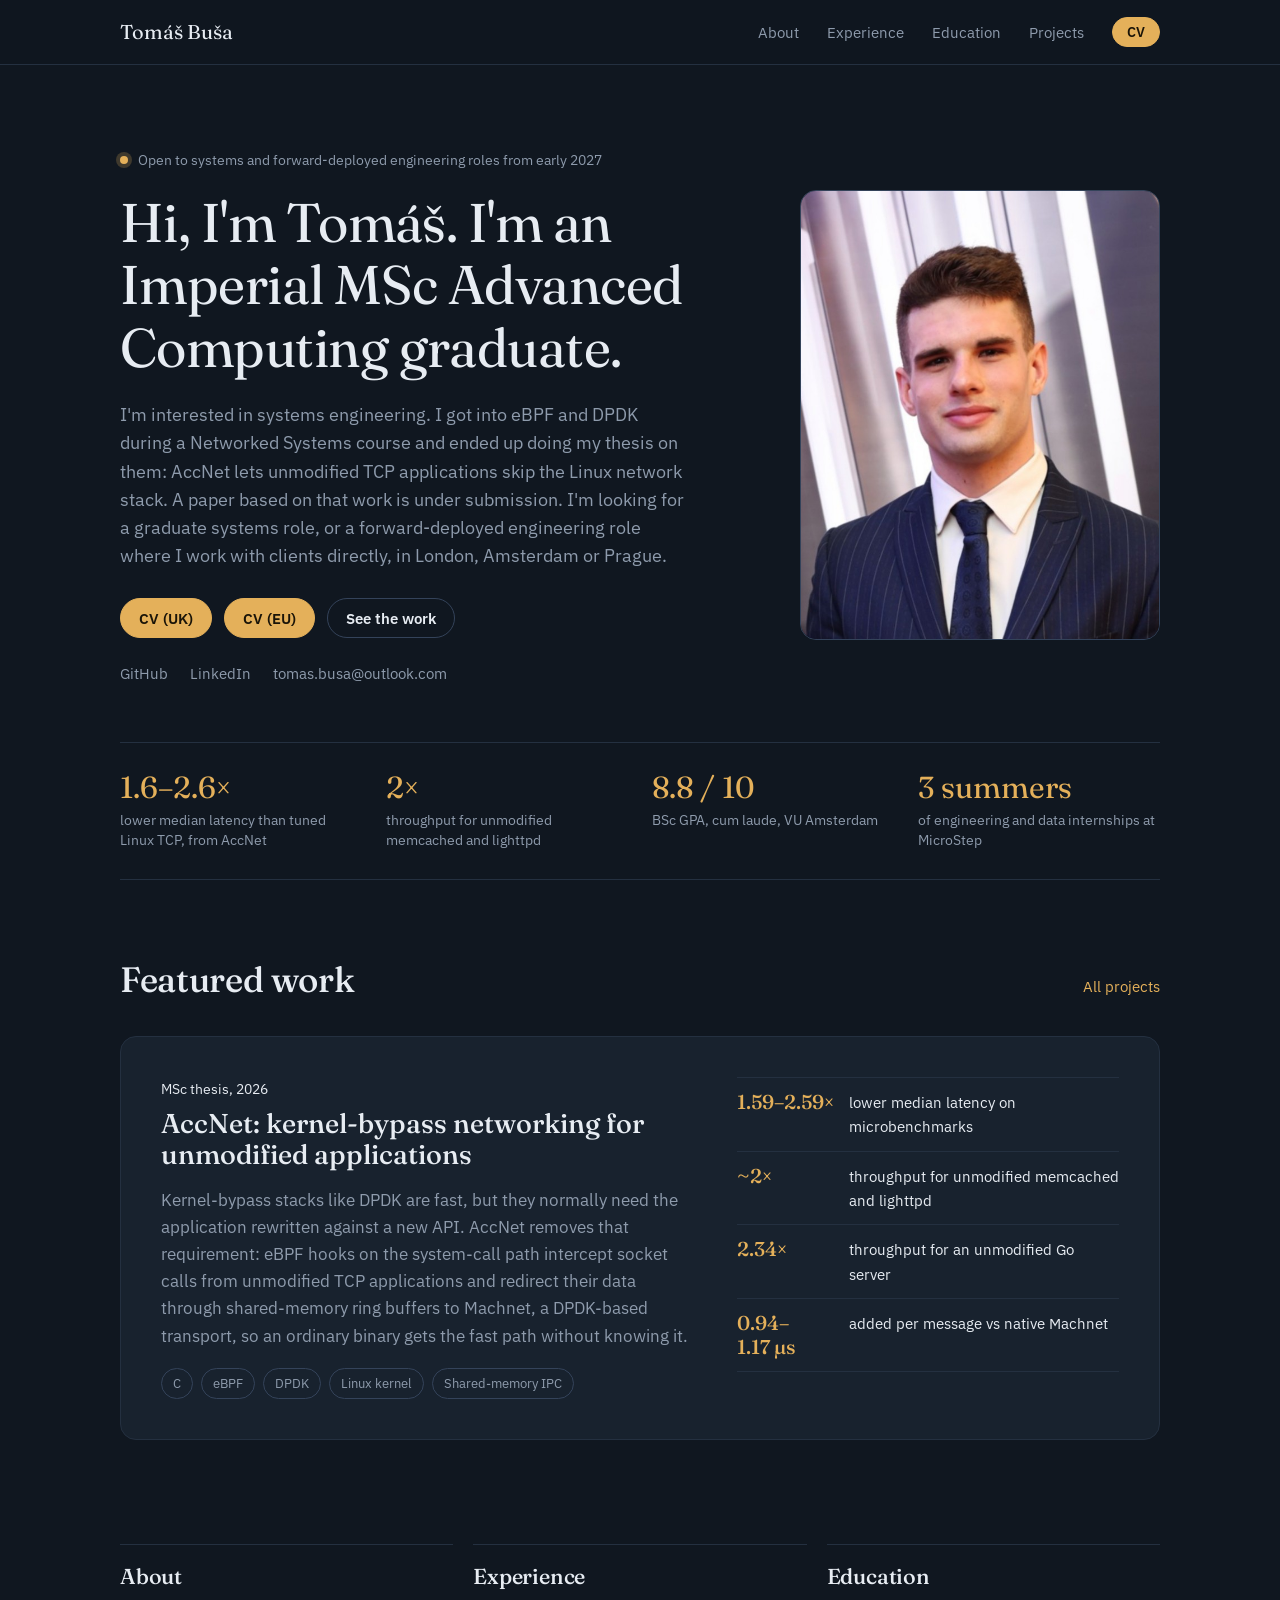
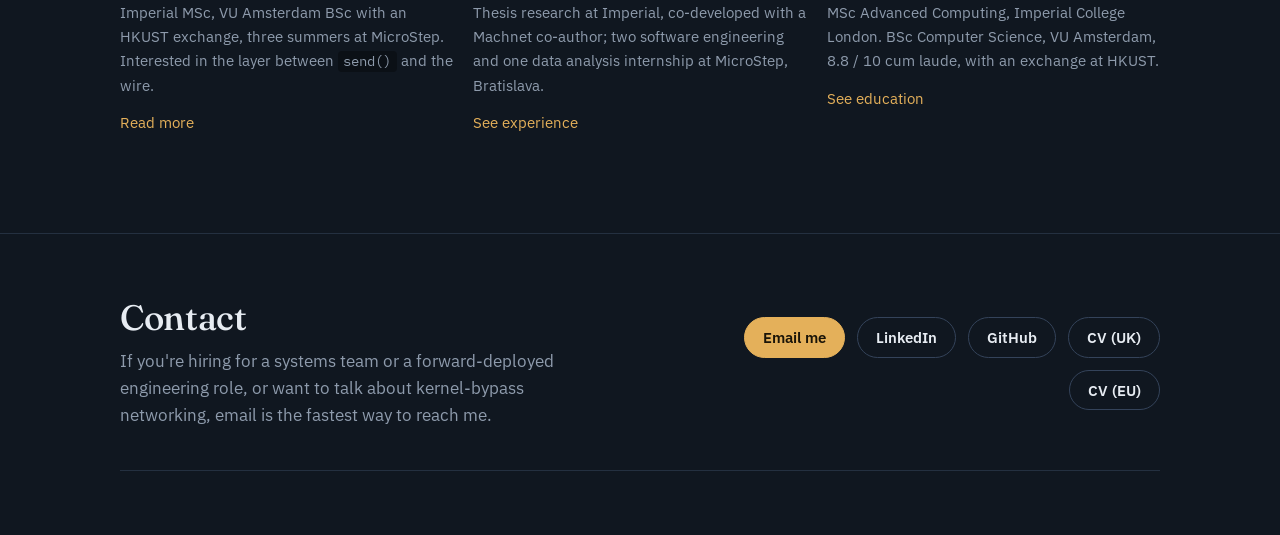
==== index.html @ 91f0607e "Initial Commit" ====
<!doctype html>
<html lang="en">
<head>
  <meta charset="utf-8">
  <meta name="viewport" content="width=device-width, initial-scale=1">
  <title>Tomáš Buša</title>
  <meta name="description" content="Tomáš Buša, MSc Advanced Computing graduate from Imperial College London, interested in systems engineering, kernel-bypass networking, eBPF and DPDK.">
  <meta property="og:title" content="Tomáš Buša">
  <meta property="og:description" content="Tomáš Buša, MSc Advanced Computing graduate from Imperial College London, interested in systems engineering, kernel-bypass networking, eBPF and DPDK.">
  <meta property="og:type" content="website">
  <meta property="og:image" content="headshot.jpg">
  <link rel="icon" href="favicon.svg" type="image/svg+xml">
  <link rel="preconnect" href="https://fonts.googleapis.com">
  <link rel="preconnect" href="https://fonts.gstatic.com" crossorigin>
  <link href="https://fonts.googleapis.com/css2?family=Fraunces:opsz,wght@9..144,400;9..144,500&family=IBM+Plex+Mono:wght@400;500&family=IBM+Plex+Sans:wght@400;500;600&display=swap" rel="stylesheet">
  <link rel="stylesheet" href="style.css">
</head>
<body>

<a class="skip" href="#main">Skip to content</a>

<header class="nav">
  <div class="wrap nav-row">
    <a class="brand" href="index.html">Tomáš Buša</a>
    <button class="nav-toggle" aria-expanded="false" aria-controls="nav-links" aria-label="Menu">
      <span></span><span></span>
    </button>
    <nav id="nav-links" class="nav-links">
      <a href="about.html">About</a>
      <a href="experience.html">Experience</a>
      <a href="education.html">Education</a>
      <a href="projects.html">Projects</a>
      <details class="cv-menu">
        <summary class="btn btn-small">CV</summary>
        <div class="cv-menu-list">
          <a href="cv-uk.pdf">UK version</a>
          <a href="cv-eu.pdf">EU version</a>
        </div>
      </details>
    </nav>
  </div>
</header>

<main id="main">

  <section class="hero wrap">
    <div class="hero-text">
      <p class="hero-status"><span class="dot"></span>Open to systems and forward-deployed engineering roles from early 2027</p>
      <h1>Hi, I'm Tomáš. I'm an Imperial MSc Advanced Computing graduate.</h1>
      <p class="lede">
        I'm interested in systems engineering. I got into eBPF and DPDK during a
        Networked Systems course and ended up doing my thesis on them: AccNet lets unmodified TCP applications skip the Linux network
        stack. A paper based on that work is under submission. I'm looking for a
        graduate systems role, or a forward-deployed engineering role where I work with
        clients directly, in London, Amsterdam or Prague.
      </p>
      <div class="hero-actions">
        <a class="btn" href="cv-uk.pdf">CV (UK)</a>
        <a class="btn" href="cv-eu.pdf">CV (EU)</a>
        <a class="btn btn-ghost" href="projects.html">See the work</a>
      </div>
      <ul class="hero-links">
        <li><a href="https://github.com/YBushi">GitHub</a></li>
        <li><a href="https://www.linkedin.com/in/tom%C3%A1%C5%A1-bu%C5%A1a-69b99b200/">LinkedIn</a></li>
        <li><a href="mailto:tomas.busa@outlook.com">tomas.busa@outlook.com</a></li>
      </ul>
    </div>
    <figure class="hero-photo">
      <img src="headshot.jpg" alt="Tomáš Buša" width="420" height="500">
    </figure>
  </section>

  <section class="glance wrap" aria-label="At a glance">
    <div class="glance-item">
      <strong>1.6–2.6×</strong>
      <span>lower median latency than tuned Linux TCP, from AccNet</span>
    </div>
    <div class="glance-item">
      <strong>2×</strong>
      <span>throughput for unmodified memcached and lighttpd</span>
    </div>
    <div class="glance-item">
      <strong>8.8 / 10</strong>
      <span>BSc GPA, cum laude, VU Amsterdam</span>
    </div>
    <div class="glance-item">
      <strong>3 summers</strong>
      <span>of engineering and data internships at MicroStep</span>
    </div>
  </section>

  <section class="section wrap">
    <div class="section-head">
      <h2>Featured work</h2>
      <a class="section-link" href="projects.html">All projects</a>
    </div>
    <article class="feature feature-teaser">
      <div class="feature-intro">
        <p class="feature-kind">MSc thesis, 2026</p>
        <h3><a href="projects.html#accnet">AccNet: kernel-bypass networking for unmodified applications</a></h3>
        <p>
          Kernel-bypass stacks like DPDK are fast, but they normally need the application
          rewritten against a new API. AccNet removes that requirement: eBPF hooks on the
          system-call path intercept socket calls from unmodified TCP applications and
          redirect their data through shared-memory ring buffers to Machnet, a DPDK-based
          transport, so an ordinary binary gets the fast path without knowing it.
        </p>
        <ul class="chips" aria-label="Technologies">
          <li>C</li><li>eBPF</li><li>DPDK</li><li>Linux kernel</li><li>Shared-memory IPC</li>
        </ul>
      </div>
      <ul class="results results-compact">
        <li><strong>1.59–2.59×</strong> lower median latency on microbenchmarks</li>
        <li><strong>~2×</strong> throughput for unmodified memcached and lighttpd</li>
        <li><strong>2.34×</strong> throughput for an unmodified Go server</li>
        <li><strong>0.94–1.17&nbsp;µs</strong> added per message vs native Machnet</li>
      </ul>
    </article>
  </section>

  <section class="section wrap home-grid">
    <div class="home-card">
      <h2>About</h2>
      <p>Imperial MSc, VU Amsterdam BSc with an HKUST exchange, three summers at MicroStep. Interested in the layer between <code>send()</code> and the wire.</p>
      <a class="section-link" href="about.html">Read more</a>
    </div>
    <div class="home-card">
      <h2>Experience</h2>
      <p>Thesis research at Imperial, co-developed with a Machnet co-author; two software engineering and one data analysis internship at MicroStep, Bratislava.</p>
      <a class="section-link" href="experience.html">See experience</a>
    </div>
    <div class="home-card">
      <h2>Education</h2>
      <p>MSc Advanced Computing, Imperial College London. BSc Computer Science, VU Amsterdam, 8.8 / 10 cum laude, with an exchange at HKUST.</p>
      <a class="section-link" href="education.html">See education</a>
    </div>
  </section>

</main>

<footer class="footer">
  <div class="wrap">
    <div class="footer-contact">
      <div>
        <h2>Contact</h2>
        <p>If you're hiring for a systems team or a forward-deployed engineering role, or want to talk about kernel-bypass networking, email is the fastest way to reach me.</p>
      </div>
      <div class="contact-actions">
        <a class="btn" href="mailto:tomas.busa@outlook.com">Email me</a>
        <a class="btn btn-ghost" href="https://www.linkedin.com/in/tom%C3%A1%C5%A1-bu%C5%A1a-69b99b200/">LinkedIn</a>
        <a class="btn btn-ghost" href="https://github.com/YBushi">GitHub</a>
        <a class="btn btn-ghost" href="cv-uk.pdf">CV (UK)</a>
        <a class="btn btn-ghost" href="cv-eu.pdf">CV (EU)</a>
      </div>
    </div>
  </div>
</footer>

<script src="script.js"></script>
</body>
</html>
---- style.css ----
/* ---------- tokens ---------- */
:root {
  --bg: #101720;
  --bg-raised: #18222E;
  --bg-sunken: #0B1016;
  --line: #243040;
  --line-strong: #34435A;
  --text: #E7ECF2;
  --text-muted: #8E9BAC;
  --accent: #E4B05A;
  --accent-ink: #1A1408;
  --slow: #5F9EA0;
  --todo: #C46D5E;

  --font-display: "Fraunces", Georgia, serif;
  --font-body: "IBM Plex Sans", system-ui, sans-serif;
  --font-mono: "IBM Plex Mono", ui-monospace, monospace;

  --wrap: 1040px;
  --gutter: 24px;
  --radius: 10px;
  --radius-lg: 16px;
}

/* ---------- base ---------- */
*, *::before, *::after { box-sizing: border-box; }
[hidden] { display: none !important; }

html { scroll-behavior: smooth; scroll-padding-top: 80px; }
@media (prefers-reduced-motion: reduce) { html { scroll-behavior: auto; } }

body {
  margin: 0;
  background: var(--bg);
  color: var(--text);
  font-family: var(--font-body);
  font-size: 17px;
  line-height: 1.6;
  -webkit-font-smoothing: antialiased;
}

h1, h2, h3, h4 { margin: 0; font-weight: 500; line-height: 1.15; }
h1, h2 { font-family: var(--font-display); letter-spacing: -0.01em; }
h1 { font-size: clamp(2.2rem, 5vw, 3.4rem); font-weight: 400; }
h2 { font-size: clamp(1.7rem, 3vw, 2.2rem); }
h3 { font-size: 1.2rem; font-weight: 600; }
h4 { font-size: 1rem; font-weight: 600; }

p { margin: 0 0 1em; }
p:last-child { margin-bottom: 0; }
ul { margin: 0; padding-left: 1.2em; }

a { color: var(--accent); text-decoration: none; text-underline-offset: 3px; }
a:hover { text-decoration: underline; }
a:focus-visible, button:focus-visible {
  outline: 2px solid var(--accent);
  outline-offset: 3px;
  border-radius: 4px;
}

code {
  font-family: var(--font-mono);
  font-size: 0.9em;
  background: var(--bg-sunken);
  padding: 0.1em 0.4em;
  border-radius: 4px;
}

em { font-style: italic; }

.wrap {
  width: min(100% - 2 * var(--gutter), var(--wrap));
  margin-inline: auto;
}

.skip {
  position: absolute; left: -999px; top: 8px;
  background: var(--accent); color: var(--accent-ink);
  padding: 8px 12px; border-radius: 6px; z-index: 100;
}
.skip:focus { left: 8px; }

/* placeholder content that needs replacing before launch */
.todo { color: var(--todo); }
.todo::before { content: "▲ "; }

/* ---------- buttons ---------- */
.btn {
  display: inline-block;
  padding: 10px 18px;
  border-radius: 999px;
  background: var(--accent);
  color: var(--accent-ink);
  font-weight: 600;
  font-size: 0.95rem;
  line-height: 1.2;
  border: 1px solid var(--accent);
}
.btn:hover { text-decoration: none; filter: brightness(1.08); }
.btn-ghost {
  background: transparent;
  color: var(--text);
  border-color: var(--line-strong);
}
.btn-ghost:hover { border-color: var(--accent); color: var(--accent); }
.btn-small { padding: 6px 14px; font-size: 0.85rem; }

/* ---------- nav ---------- */
.nav {
  position: sticky; top: 0; z-index: 50;
  background: color-mix(in srgb, var(--bg) 85%, transparent);
  backdrop-filter: blur(10px);
  border-bottom: 1px solid var(--line);
}
.nav-row {
  display: flex; align-items: center; justify-content: space-between;
  height: 64px;
}
.brand { font-family: var(--font-display); font-size: 1.25rem; color: var(--text); }
.brand:hover { text-decoration: none; color: var(--accent); }

.nav-links { display: flex; align-items: center; gap: 28px; }
.nav-links a { color: var(--text-muted); font-size: 0.95rem; }
.nav-links a:hover, .nav-links a[aria-current] { color: var(--text); text-decoration: none; }
.nav-links a[aria-current] { box-shadow: 0 1px 0 var(--accent); }
.nav-links a.btn { color: var(--accent-ink); }

.nav-toggle {
  display: none;
  width: 40px; height: 40px;
  background: none; border: 0; cursor: pointer;
  flex-direction: column; justify-content: center; gap: 6px; align-items: center;
}
.nav-toggle span { display: block; width: 22px; height: 2px; background: var(--text); transition: transform .2s; }
.nav-toggle[aria-expanded="true"] span:first-child { transform: translateY(4px) rotate(45deg); }
.nav-toggle[aria-expanded="true"] span:last-child { transform: translateY(-4px) rotate(-45deg); }

@media (max-width: 760px) {
  .nav-toggle { display: flex; }
  .nav-links {
    display: none;
    position: absolute; left: 0; right: 0; top: 64px;
    flex-direction: column; align-items: flex-start; gap: 4px;
    padding: 12px var(--gutter) 20px;
    background: var(--bg);
    border-bottom: 1px solid var(--line);
  }
  .nav-links.open { display: flex; }
  .nav-links a { padding: 8px 0; font-size: 1.05rem; }
  .nav-links a.btn { margin-top: 8px; }
}

/* ---------- hero ---------- */
.hero {
  display: grid;
  grid-template-columns: 1.4fr 1fr;
  gap: 48px;
  align-items: center;
  padding: 80px 0 56px;
}
.hero-status {
  display: inline-flex; align-items: center; gap: 10px;
  font-size: 0.9rem; color: var(--text-muted);
  margin-bottom: 20px;
}
.dot {
  width: 8px; height: 8px; border-radius: 50%;
  background: var(--accent);
  box-shadow: 0 0 0 4px color-mix(in srgb, var(--accent) 22%, transparent);
}
.hero h1 { max-width: 18ch; margin-bottom: 22px; }
.lede { font-size: 1.1rem; color: var(--text-muted); max-width: 52ch; margin-bottom: 28px; }
.lede em { color: var(--text); font-style: italic; }

.hero-actions { display: flex; flex-wrap: wrap; gap: 12px; margin-bottom: 24px; }
.hero-links {
  list-style: none; padding: 0;
  display: flex; flex-wrap: wrap; gap: 8px 22px;
  font-size: 0.92rem;
}
.hero-links a { color: var(--text-muted); }
.hero-links a:hover { color: var(--accent); }

.hero-photo { margin: 0; justify-self: end; position: relative; width: min(100%, 360px); }
.hero-photo img {
  display: block;
  width: 100%;
  height: auto;
  aspect-ratio: 4 / 5;
  object-fit: cover;
  border-radius: var(--radius-lg);
  border: 1px solid var(--line-strong);
  background: var(--bg-raised);
}

@media (max-width: 860px) {
  .hero { grid-template-columns: 1fr; gap: 36px; padding-top: 48px; }
  .hero-photo { justify-self: start; width: min(100%, 300px); }
}

/* ---------- at a glance ---------- */
.glance {
  display: grid;
  grid-template-columns: repeat(4, 1fr);
  border-top: 1px solid var(--line);
  border-bottom: 1px solid var(--line);
  padding: 28px 0;
  gap: 24px;
}
.glance-item strong {
  display: block;
  font-family: var(--font-display);
  font-weight: 400;
  font-size: 1.9rem;
  color: var(--accent);
  line-height: 1.1;
  margin-bottom: 6px;
}
.glance-item span { font-size: 0.9rem; color: var(--text-muted); line-height: 1.4; display: block; }
@media (max-width: 860px) { .glance { grid-template-columns: repeat(2, 1fr); } }
@media (max-width: 480px) { .glance { grid-template-columns: 1fr; } }

/* ---------- sections ---------- */
.section { padding: 80px 0 0; }
.section-head {
  display: flex; align-items: baseline; justify-content: space-between; gap: 24px;
  flex-wrap: wrap;
  margin-bottom: 36px;
}

/* ---------- about ---------- */
.about-grid {
  display: grid;
  grid-template-columns: 1.6fr 1fr;
  gap: 56px;
}
.about-text p { max-width: 62ch; }
.facts { margin: 0; align-self: start; border-top: 1px solid var(--line); }
.facts > div {
  display: grid; grid-template-columns: 110px 1fr; gap: 12px;
  padding: 12px 0;
  border-bottom: 1px solid var(--line);
  font-size: 0.95rem;
}
.facts dt { color: var(--text-muted); }
.facts dd { margin: 0; }
@media (max-width: 860px) { .about-grid { grid-template-columns: 1fr; gap: 36px; } }

/* ---------- timeline ---------- */
.timeline { display: flex; flex-direction: column; }
.entry {
  display: grid;
  grid-template-columns: 150px 1fr;
  gap: 24px;
  padding: 28px 0;
  border-top: 1px solid var(--line);
}
.entry:last-child { border-bottom: 1px solid var(--line); }
.entry-when { color: var(--text-muted); font-size: 0.95rem; padding-top: 5px; }
.entry-body h2 { font-family: var(--font-body); font-size: 1.2rem; font-weight: 600; }
.entry-org { color: var(--text-muted); margin: 4px 0 12px; font-size: 0.95rem; }
.entry-body ul { padding-left: 1.1em; }
.entry-body li { margin-bottom: 6px; max-width: 68ch; }
.entry-body li::marker { color: var(--line-strong); }
@media (max-width: 640px) { .entry { grid-template-columns: 1fr; gap: 6px; } }

/* ---------- feature card (AccNet) ---------- */
.feature {
  background: var(--bg-raised);
  border: 1px solid var(--line);
  border-radius: var(--radius-lg);
  padding: 40px;
  display: grid;
  grid-template-columns: 1fr 1fr;
  grid-template-areas:
    "intro   intro"
    "diagram diagram"
    "results results";
  gap: 32px 40px;
  margin-bottom: 24px;
}
.feature-intro { grid-area: intro; max-width: 72ch; }
.feature-kind, .card-kind { color: var(--accent); font-size: 0.9rem; margin-bottom: 8px; }
.feature h2, .feature h3 { font-family: var(--font-display); font-weight: 500; font-size: 1.7rem; margin-bottom: 16px; }
.feature h3 a { color: var(--text); }
.feature h3 a:hover { color: var(--accent); text-decoration: none; }
.feature-intro p { color: var(--text-muted); }
.feature-intro p:first-of-type { color: var(--text); }

.diagram { grid-area: diagram; margin: 0; overflow-x: auto; }
.diagram svg { width: 100%; min-width: 600px; height: auto; display: block; }
.diagram figcaption { font-size: 0.88rem; color: var(--text-muted); margin-top: 10px; }

.d-region { fill: var(--text-muted); font-size: 12px; font-family: var(--font-body); }
.d-boundary { stroke: var(--line-strong); stroke-width: 1; stroke-dasharray: 6 5; }
.d-box { fill: var(--bg); stroke: var(--line-strong); stroke-width: 1; }
.d-box-accent { stroke: var(--accent); }
.d-box-dim { stroke: var(--slow); stroke-dasharray: 4 4; }
.d-label { fill: var(--text); font-size: 14px; font-family: var(--font-body); font-weight: 500; }
.d-sub { fill: var(--text-muted); font-size: 12px; font-family: var(--font-body); }
.d-dim { fill: var(--slow); }
.d-code { fill: var(--accent); font-size: 12px; font-family: var(--font-mono); }
.d-flow { stroke: var(--accent); stroke-width: 1.6; fill: none; }
.d-flow-dim { stroke: var(--slow); stroke-width: 1.2; stroke-dasharray: 4 4; }

.feature-results { grid-area: results; display: grid; grid-template-columns: 1.3fr 1fr; gap: 32px; align-items: start; }
.feature-results h3 { grid-column: 1 / -1; margin-bottom: -12px; color: var(--text-muted); font-weight: 500; font-family: var(--font-body); font-size: 1rem; }
.results { list-style: none; padding: 0; }
.results li {
  padding: 12px 0;
  border-top: 1px solid var(--line);
  display: grid; grid-template-columns: 120px 1fr; gap: 12px;
  font-size: 0.95rem;
}
.results li:last-child { border-bottom: 1px solid var(--line); }
.results strong { font-family: var(--font-display); font-weight: 500; font-size: 1.25rem; color: var(--accent); line-height: 1.2; }

.chips { list-style: none; padding: 0; display: flex; flex-wrap: wrap; gap: 8px; }
.chips li {
  font-size: 0.82rem;
  padding: 4px 11px;
  border-radius: 999px;
  border: 1px solid var(--line-strong);
  color: var(--text-muted);
}
.feature-note { font-size: 0.9rem; color: var(--text-muted); margin-top: 16px; }

@media (max-width: 760px) {
  .feature { padding: 24px; }
  .feature-results { grid-template-columns: 1fr; }
  .results li { grid-template-columns: 100px 1fr; }
}

/* ---------- smaller cards ---------- */
.cards { display: grid; grid-template-columns: repeat(3, 1fr); gap: 20px; }
.card {
  background: var(--bg-raised);
  border: 1px solid var(--line);
  border-radius: var(--radius-lg);
  padding: 28px;
  display: flex; flex-direction: column; gap: 12px;
}
.card h2 { font-size: 1.1rem; font-family: var(--font-body); font-weight: 600; }
.card p { color: var(--text-muted); font-size: 0.95rem; }
.card .chips { margin-top: auto; padding-top: 6px; }
.card-link { font-size: 0.9rem; }
@media (max-width: 860px) { .cards { grid-template-columns: 1fr; } }

/* ---------- stack ---------- */
.stack-grid { display: grid; grid-template-columns: repeat(3, 1fr); gap: 32px; }
.stack-grid h3 { font-size: 1rem; margin-bottom: 12px; padding-bottom: 10px; border-bottom: 1px solid var(--line); }
.stack-grid ul { list-style: none; padding: 0; }
.stack-grid li { padding: 5px 0; color: var(--text-muted); font-size: 0.95rem; }
@media (max-width: 760px) { .stack-grid { grid-template-columns: 1fr; gap: 24px; } }

/* ---------- footer with contact ---------- */
.footer { border-top: 1px solid var(--line); margin-top: 96px; padding: 64px 0 40px; }
.footer-contact {
  display: grid; grid-template-columns: 1.2fr 1fr; gap: 32px 48px; align-items: center;
  padding-bottom: 40px; margin-bottom: 24px; border-bottom: 1px solid var(--line);
}
.footer-contact h2 { margin-bottom: 10px; }
.footer-contact p { color: var(--text-muted); max-width: 48ch; }
.contact-actions { display: flex; flex-wrap: wrap; gap: 12px; justify-content: flex-end; }
.footer-line { font-size: 0.85rem; color: var(--text-muted); }
@media (max-width: 760px) {
  .footer { margin-top: 64px; padding-top: 48px; }
  .footer-contact { grid-template-columns: 1fr; }
  .contact-actions { justify-content: flex-start; }
}

/* ---------- inner page head ---------- */
.page-head { padding: 64px 0 40px; }
.page-head h1 { margin-bottom: 14px; max-width: 20ch; }
.page-head .lede { margin-bottom: 0; }
.section-tight { padding: 0; }
@media (max-width: 760px) { .page-head { padding: 40px 0 28px; } }

/* ---------- home extras ---------- */
.section-link { font-size: 0.95rem; }
.feature-teaser {
  grid-template-columns: 1.4fr 1fr;
  grid-template-areas: "intro results";
  align-items: start;
}
.feature-teaser .feature-intro { grid-area: intro; }
.feature-teaser .chips { margin-top: 18px; }
.results-compact { grid-area: results; margin: 0; }
.results-compact li { grid-template-columns: 100px 1fr; }
@media (max-width: 860px) {
  .feature-teaser { grid-template-columns: 1fr; grid-template-areas: "intro" "results"; }
}
.home-grid { display: grid; grid-template-columns: repeat(3, 1fr); gap: 20px; }
.home-card {
  border-top: 1px solid var(--line);
  padding-top: 20px;
}
.home-card h2 { font-size: 1.35rem; margin-bottom: 10px; }
.home-card p { color: var(--text-muted); font-size: 0.95rem; margin-bottom: 12px; }
@media (max-width: 760px) { .home-grid { grid-template-columns: 1fr; } }

/* ---------- about page ---------- */
.about-side { align-self: start; }
.about-photo {
  display: block; width: 100%; max-width: 320px; height: auto;
  aspect-ratio: 4 / 5; object-fit: cover;
  border-radius: var(--radius-lg); border: 1px solid var(--line-strong);
  margin-bottom: 24px;
}
.about-text .todo { max-width: 62ch; }

/* ---------- nav CV dropdown ---------- */
.cv-menu { position: relative; }
.cv-menu summary { list-style: none; cursor: pointer; display: inline-block; }
.cv-menu summary::-webkit-details-marker { display: none; }
.cv-menu-list {
  position: absolute; right: 0; top: calc(100% + 8px);
  min-width: 150px;
  background: var(--bg-raised);
  border: 1px solid var(--line-strong);
  border-radius: var(--radius);
  padding: 6px;
  display: flex; flex-direction: column;
  box-shadow: 0 8px 24px rgba(0, 0, 0, 0.35);
}
.cv-menu-list a {
  padding: 8px 12px; border-radius: 6px;
  color: var(--text); font-size: 0.92rem;
}
.cv-menu-list a:hover { background: var(--bg); color: var(--accent); text-decoration: none; }
@media (max-width: 760px) {
  .cv-menu { margin-top: 8px; }
  .cv-menu-list { position: static; margin-top: 8px; box-shadow: none; }
  .nav-links .cv-menu-list a { padding: 8px 12px; font-size: 0.95rem; }
}
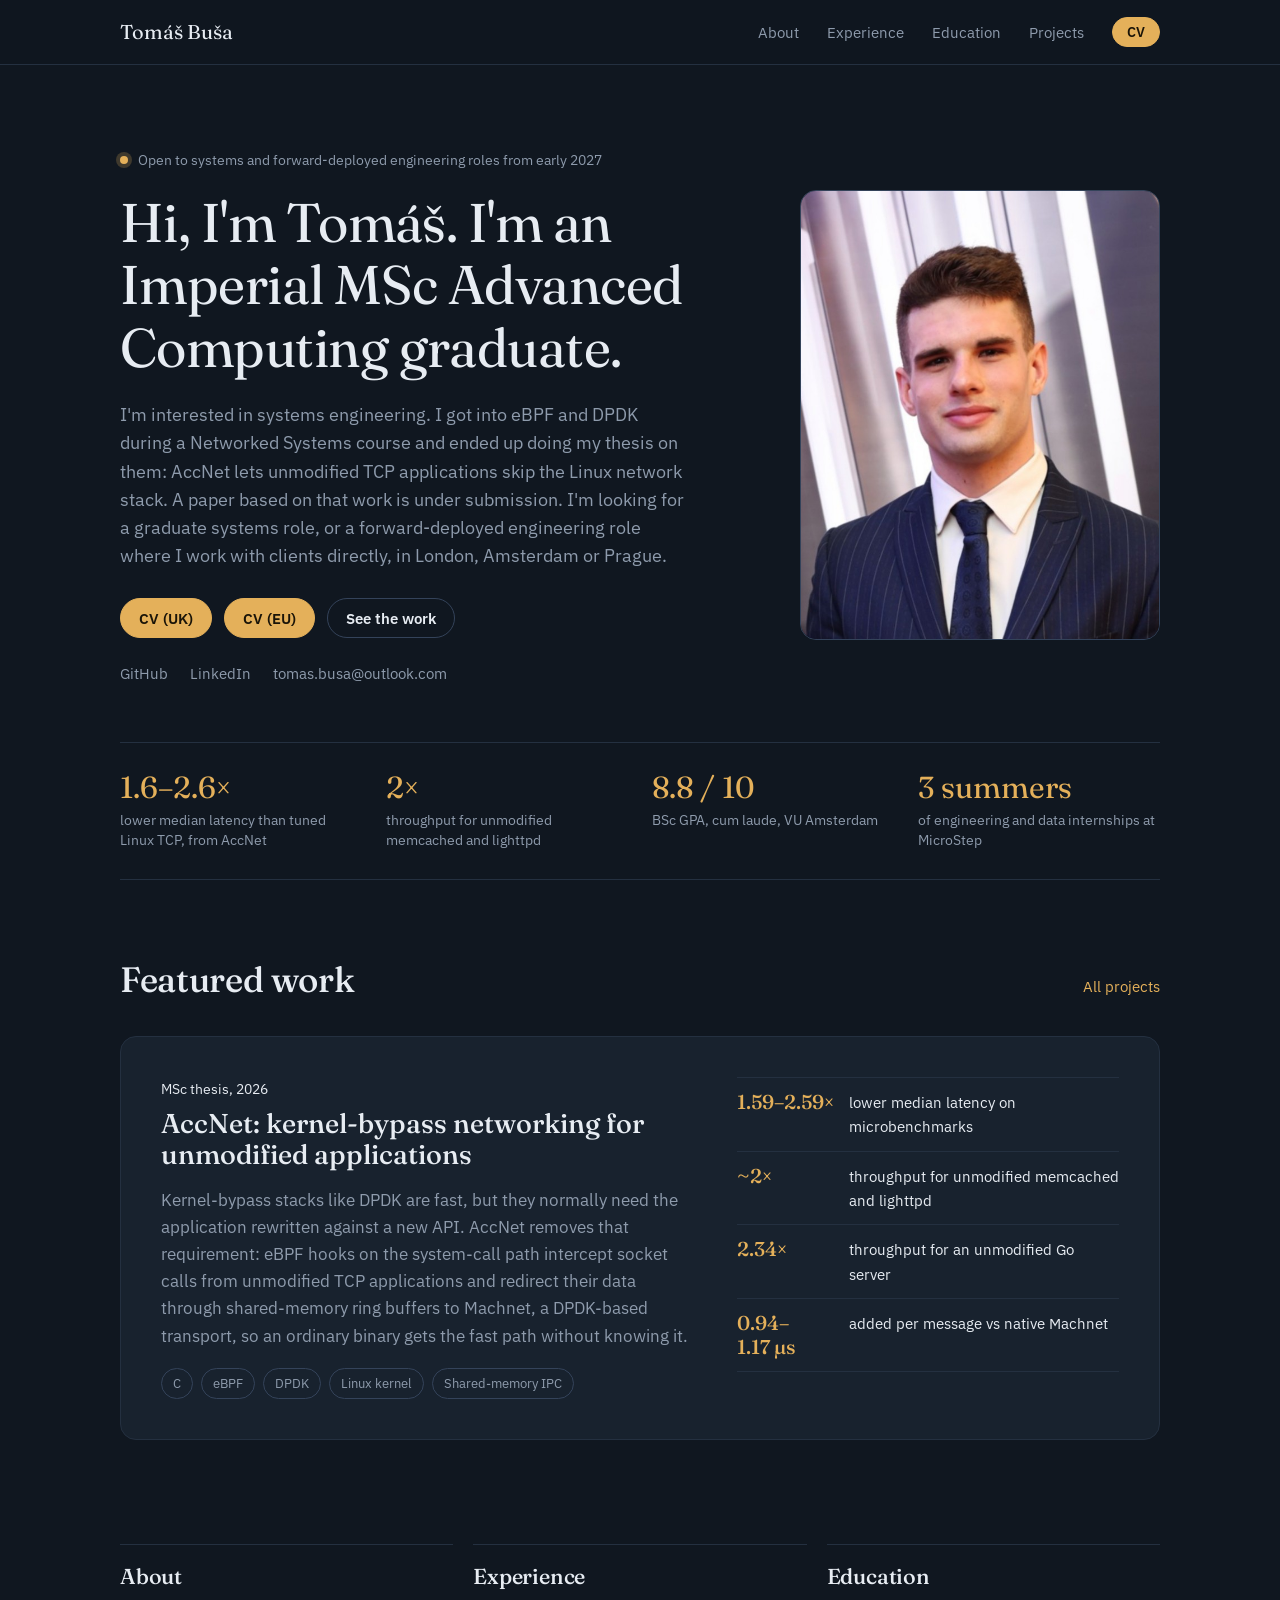
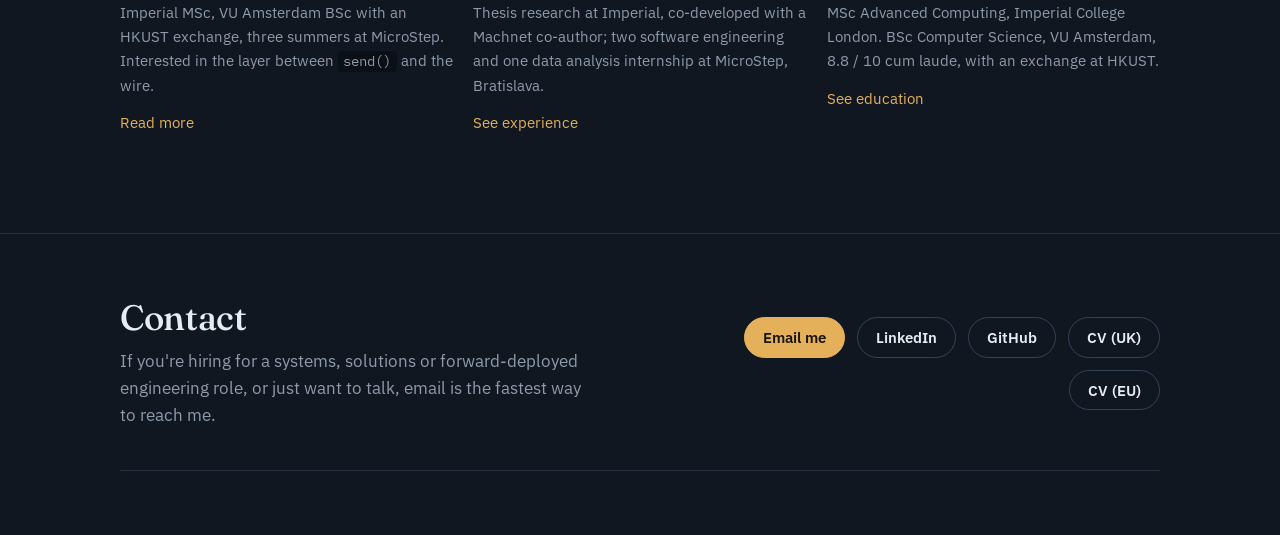
==== commit db59c8cf: "Update contact form and about page" ====
--- a/index.html
+++ b/index.html
@@ -143,7 +143,7 @@
     <div class="footer-contact">
       <div>
         <h2>Contact</h2>
-        <p>If you're hiring for a systems team or a forward-deployed engineering role, or want to talk about kernel-bypass networking, email is the fastest way to reach me.</p>
+        <p>If you're hiring for a systems, solutions or forward-deployed engineering role, or just want to talk, email is the fastest way to reach me.</p>
       </div>
       <div class="contact-actions">
         <a class="btn" href="mailto:tomas.busa@outlook.com">Email me</a>
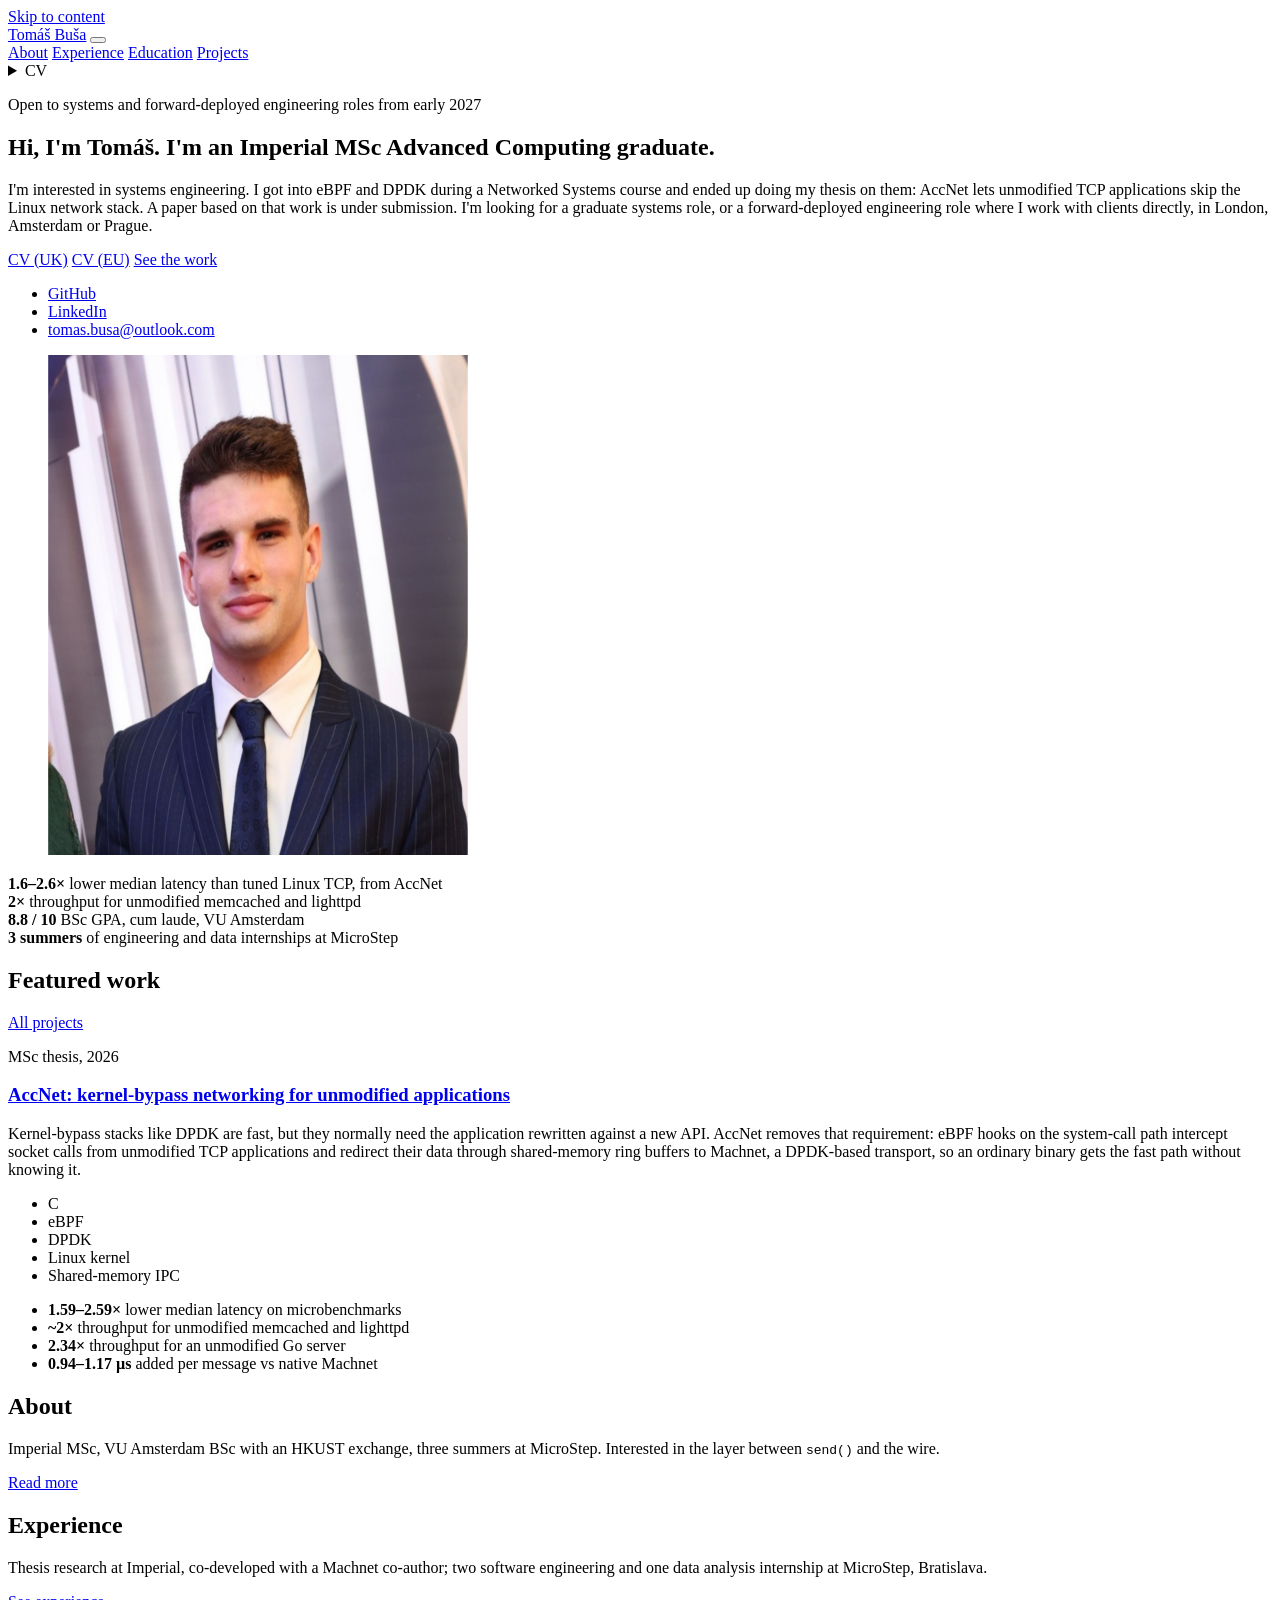
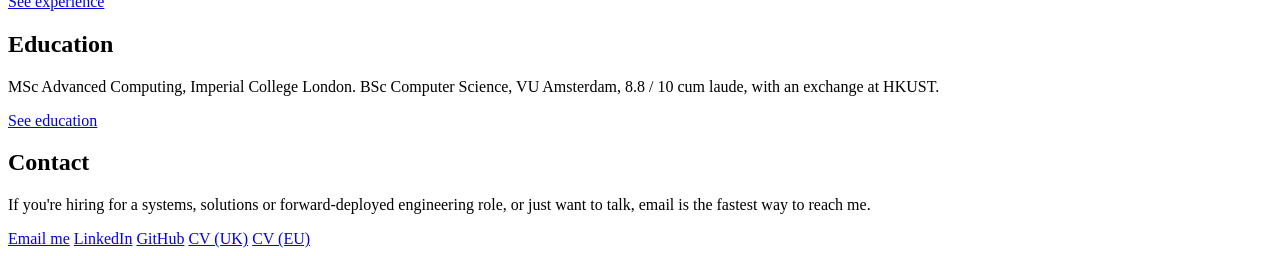
==== commit eabc26da: "Change the head in all pages" ====
--- a/index.html
+++ b/index.html
@@ -1,19 +1,34 @@
 <!doctype html>
 <html lang="en">
 <head>
-  <meta charset="utf-8">
-  <meta name="viewport" content="width=device-width, initial-scale=1">
-  <title>Tomáš Buša</title>
-  <meta name="description" content="Tomáš Buša, MSc Advanced Computing graduate from Imperial College London, interested in systems engineering, kernel-bypass networking, eBPF and DPDK.">
-  <meta property="og:title" content="Tomáš Buša">
-  <meta property="og:description" content="Tomáš Buša, MSc Advanced Computing graduate from Imperial College London, interested in systems engineering, kernel-bypass networking, eBPF and DPDK.">
-  <meta property="og:type" content="website">
-  <meta property="og:image" content="headshot.jpg">
-  <link rel="icon" href="favicon.svg" type="image/svg+xml">
-  <link rel="preconnect" href="https://fonts.googleapis.com">
-  <link rel="preconnect" href="https://fonts.gstatic.com" crossorigin>
-  <link href="https://fonts.googleapis.com/css2?family=Fraunces:opsz,wght@9..144,400;9..144,500&family=IBM+Plex+Mono:wght@400;500&family=IBM+Plex+Sans:wght@400;500;600&display=swap" rel="stylesheet">
-  <link rel="stylesheet" href="style.css">
+<title>Tomáš Buša</title>
+<meta name="description" content="Tomáš Buša, MSc Advanced Computing graduate from Imperial College London, interested in systems engineering, kernel-bypass networking, eBPF and DPDK.">
+<meta property="og:title" content="Tomáš Buša">
+<meta property="og:description" content="Tomáš Buša, MSc Advanced Computing graduate from Imperial College London, interested in systems engineering, kernel-bypass networking, eBPF and DPDK.">
+<meta property="og:type" content="website">
+<meta property="og:image" content="https://tomasbusa.com/headshot.jpg">
+<meta property="og:url" content="https://tomasbusa.com/">
+<meta name="twitter:card" content="summary">
+<link rel="canonical" href="https://tomasbusa.com/">
+<link rel="icon" href="favicon.svg" type="image/svg+xml">
+<script type="application/ld+json">
+{
+  "@context": "https://schema.org",
+  "@type": "Person",
+  "name": "Tomáš Buša",
+  "url": "https://tomasbusa.com",
+  "image": "https://tomasbusa.com/headshot.jpg",
+  "jobTitle": "Systems Engineer",
+  "alumniOf": [
+    { "@type": "CollegeOrUniversity", "name": "Imperial College London" },
+    { "@type": "CollegeOrUniversity", "name": "Vrije Universiteit Amsterdam" }
+  ],
+  "sameAs": [
+    "https://github.com/YBushi",
+    "https://www.linkedin.com/in/tom%C3%A1%C5%A1-bu%C5%A1a-69b99b200/"
+  ]
+}
+</script>
 </head>
 <body>
 
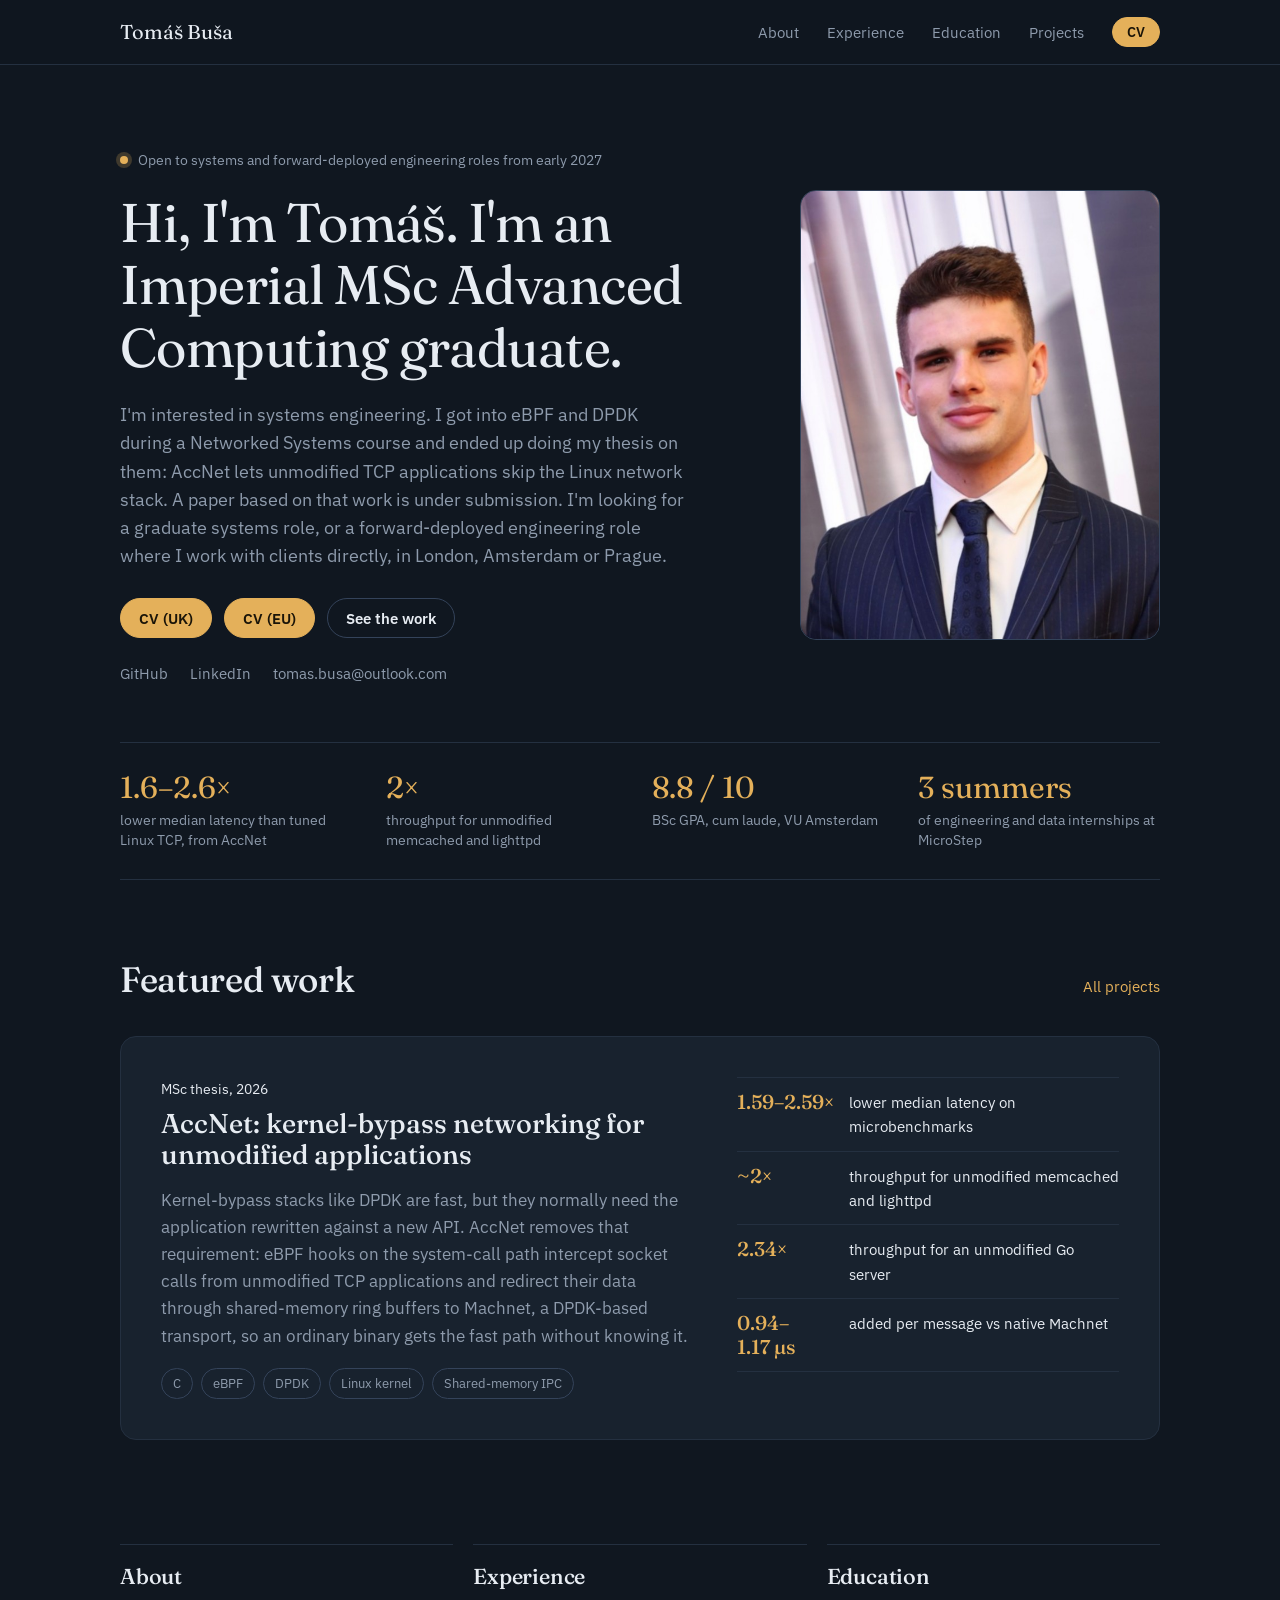
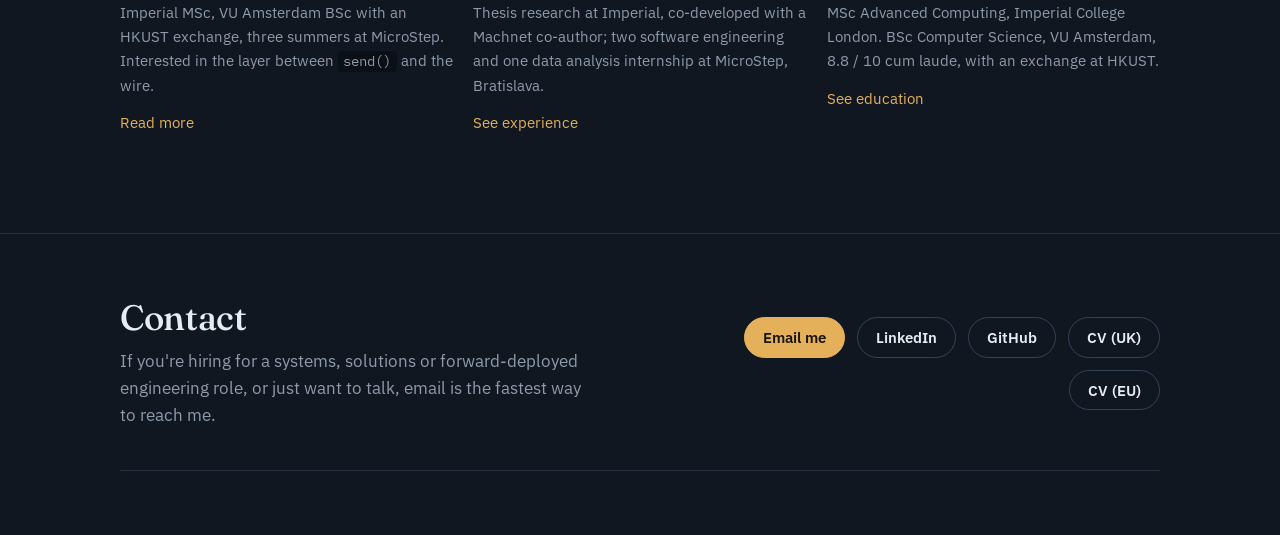
==== commit 607c62e2: "Restore stylesheet, fonts and viewport in page heads" ====
--- a/index.html
+++ b/index.html
@@ -1,6 +1,8 @@
 <!doctype html>
 <html lang="en">
 <head>
+  <meta charset="utf-8">
+  <meta name="viewport" content="width=device-width, initial-scale=1">
 <title>Tomáš Buša</title>
 <meta name="description" content="Tomáš Buša, MSc Advanced Computing graduate from Imperial College London, interested in systems engineering, kernel-bypass networking, eBPF and DPDK.">
 <meta property="og:title" content="Tomáš Buša">
@@ -29,6 +31,10 @@
   ]
 }
 </script>
+  <link rel="preconnect" href="https://fonts.googleapis.com">
+  <link rel="preconnect" href="https://fonts.gstatic.com" crossorigin>
+  <link href="https://fonts.googleapis.com/css2?family=Fraunces:opsz,wght@9..144,400;9..144,500&family=IBM+Plex+Mono:wght@400;500&family=IBM+Plex+Sans:wght@400;500;600&display=swap" rel="stylesheet">
+  <link rel="stylesheet" href="style.css">
 </head>
 <body>
 
--- a/style.css
+++ b/style.css
@@ -0,0 +1,435 @@
+/* ---------- tokens ---------- */
+:root {
+  --bg: #101720;
+  --bg-raised: #18222E;
+  --bg-sunken: #0B1016;
+  --line: #243040;
+  --line-strong: #34435A;
+  --text: #E7ECF2;
+  --text-muted: #8E9BAC;
+  --accent: #E4B05A;
+  --accent-ink: #1A1408;
+  --slow: #5F9EA0;
+  --todo: #C46D5E;
+
+  --font-display: "Fraunces", Georgia, serif;
+  --font-body: "IBM Plex Sans", system-ui, sans-serif;
+  --font-mono: "IBM Plex Mono", ui-monospace, monospace;
+
+  --wrap: 1040px;
+  --gutter: 24px;
+  --radius: 10px;
+  --radius-lg: 16px;
+}
+
+/* ---------- base ---------- */
+*, *::before, *::after { box-sizing: border-box; }
+[hidden] { display: none !important; }
+
+html { scroll-behavior: smooth; scroll-padding-top: 80px; }
+@media (prefers-reduced-motion: reduce) { html { scroll-behavior: auto; } }
+
+body {
+  margin: 0;
+  background: var(--bg);
+  color: var(--text);
+  font-family: var(--font-body);
+  font-size: 17px;
+  line-height: 1.6;
+  -webkit-font-smoothing: antialiased;
+}
+
+h1, h2, h3, h4 { margin: 0; font-weight: 500; line-height: 1.15; }
+h1, h2 { font-family: var(--font-display); letter-spacing: -0.01em; }
+h1 { font-size: clamp(2.2rem, 5vw, 3.4rem); font-weight: 400; }
+h2 { font-size: clamp(1.7rem, 3vw, 2.2rem); }
+h3 { font-size: 1.2rem; font-weight: 600; }
+h4 { font-size: 1rem; font-weight: 600; }
+
+p { margin: 0 0 1em; }
+p:last-child { margin-bottom: 0; }
+ul { margin: 0; padding-left: 1.2em; }
+
+a { color: var(--accent); text-decoration: none; text-underline-offset: 3px; }
+a:hover { text-decoration: underline; }
+a:focus-visible, button:focus-visible {
+  outline: 2px solid var(--accent);
+  outline-offset: 3px;
+  border-radius: 4px;
+}
+
+code {
+  font-family: var(--font-mono);
+  font-size: 0.9em;
+  background: var(--bg-sunken);
+  padding: 0.1em 0.4em;
+  border-radius: 4px;
+}
+
+em { font-style: italic; }
+
+.wrap {
+  width: min(100% - 2 * var(--gutter), var(--wrap));
+  margin-inline: auto;
+}
+
+.skip {
+  position: absolute; left: -999px; top: 8px;
+  background: var(--accent); color: var(--accent-ink);
+  padding: 8px 12px; border-radius: 6px; z-index: 100;
+}
+.skip:focus { left: 8px; }
+
+/* placeholder content that needs replacing before launch */
+.todo { color: var(--todo); }
+.todo::before { content: "▲ "; }
+
+/* ---------- buttons ---------- */
+.btn {
+  display: inline-block;
+  padding: 10px 18px;
+  border-radius: 999px;
+  background: var(--accent);
+  color: var(--accent-ink);
+  font-weight: 600;
+  font-size: 0.95rem;
+  line-height: 1.2;
+  border: 1px solid var(--accent);
+}
+.btn:hover { text-decoration: none; filter: brightness(1.08); }
+.btn-ghost {
+  background: transparent;
+  color: var(--text);
+  border-color: var(--line-strong);
+}
+.btn-ghost:hover { border-color: var(--accent); color: var(--accent); }
+.btn-small { padding: 6px 14px; font-size: 0.85rem; }
+
+/* ---------- nav ---------- */
+.nav {
+  position: sticky; top: 0; z-index: 50;
+  background: color-mix(in srgb, var(--bg) 85%, transparent);
+  backdrop-filter: blur(10px);
+  border-bottom: 1px solid var(--line);
+}
+.nav-row {
+  display: flex; align-items: center; justify-content: space-between;
+  height: 64px;
+}
+.brand { font-family: var(--font-display); font-size: 1.25rem; color: var(--text); }
+.brand:hover { text-decoration: none; color: var(--accent); }
+
+.nav-links { display: flex; align-items: center; gap: 28px; }
+.nav-links a { color: var(--text-muted); font-size: 0.95rem; }
+.nav-links a:hover, .nav-links a[aria-current] { color: var(--text); text-decoration: none; }
+.nav-links a[aria-current] { box-shadow: 0 1px 0 var(--accent); }
+.nav-links a.btn { color: var(--accent-ink); }
+
+.nav-toggle {
+  display: none;
+  width: 40px; height: 40px;
+  background: none; border: 0; cursor: pointer;
+  flex-direction: column; justify-content: center; gap: 6px; align-items: center;
+}
+.nav-toggle span { display: block; width: 22px; height: 2px; background: var(--text); transition: transform .2s; }
+.nav-toggle[aria-expanded="true"] span:first-child { transform: translateY(4px) rotate(45deg); }
+.nav-toggle[aria-expanded="true"] span:last-child { transform: translateY(-4px) rotate(-45deg); }
+
+@media (max-width: 760px) {
+  .nav-toggle { display: flex; }
+  .nav-links {
+    display: none;
+    position: absolute; left: 0; right: 0; top: 64px;
+    flex-direction: column; align-items: flex-start; gap: 4px;
+    padding: 12px var(--gutter) 20px;
+    background: var(--bg);
+    border-bottom: 1px solid var(--line);
+  }
+  .nav-links.open { display: flex; }
+  .nav-links a { padding: 8px 0; font-size: 1.05rem; }
+  .nav-links a.btn { margin-top: 8px; }
+}
+
+/* ---------- hero ---------- */
+.hero {
+  display: grid;
+  grid-template-columns: 1.4fr 1fr;
+  gap: 48px;
+  align-items: center;
+  padding: 80px 0 56px;
+}
+.hero-status {
+  display: inline-flex; align-items: center; gap: 10px;
+  font-size: 0.9rem; color: var(--text-muted);
+  margin-bottom: 20px;
+}
+.dot {
+  width: 8px; height: 8px; border-radius: 50%;
+  background: var(--accent);
+  box-shadow: 0 0 0 4px color-mix(in srgb, var(--accent) 22%, transparent);
+}
+.hero h1 { max-width: 18ch; margin-bottom: 22px; }
+.lede { font-size: 1.1rem; color: var(--text-muted); max-width: 52ch; margin-bottom: 28px; }
+.lede em { color: var(--text); font-style: italic; }
+
+.hero-actions { display: flex; flex-wrap: wrap; gap: 12px; margin-bottom: 24px; }
+.hero-links {
+  list-style: none; padding: 0;
+  display: flex; flex-wrap: wrap; gap: 8px 22px;
+  font-size: 0.92rem;
+}
+.hero-links a { color: var(--text-muted); }
+.hero-links a:hover { color: var(--accent); }
+
+.hero-photo { margin: 0; justify-self: end; position: relative; width: min(100%, 360px); }
+.hero-photo img {
+  display: block;
+  width: 100%;
+  height: auto;
+  aspect-ratio: 4 / 5;
+  object-fit: cover;
+  border-radius: var(--radius-lg);
+  border: 1px solid var(--line-strong);
+  background: var(--bg-raised);
+}
+
+@media (max-width: 860px) {
+  .hero { grid-template-columns: 1fr; gap: 36px; padding-top: 48px; }
+  .hero-photo { justify-self: start; width: min(100%, 300px); }
+}
+
+/* ---------- at a glance ---------- */
+.glance {
+  display: grid;
+  grid-template-columns: repeat(4, 1fr);
+  border-top: 1px solid var(--line);
+  border-bottom: 1px solid var(--line);
+  padding: 28px 0;
+  gap: 24px;
+}
+.glance-item strong {
+  display: block;
+  font-family: var(--font-display);
+  font-weight: 400;
+  font-size: 1.9rem;
+  color: var(--accent);
+  line-height: 1.1;
+  margin-bottom: 6px;
+}
+.glance-item span { font-size: 0.9rem; color: var(--text-muted); line-height: 1.4; display: block; }
+@media (max-width: 860px) { .glance { grid-template-columns: repeat(2, 1fr); } }
+@media (max-width: 480px) { .glance { grid-template-columns: 1fr; } }
+
+/* ---------- sections ---------- */
+.section { padding: 80px 0 0; }
+.section-head {
+  display: flex; align-items: baseline; justify-content: space-between; gap: 24px;
+  flex-wrap: wrap;
+  margin-bottom: 36px;
+}
+
+/* ---------- about ---------- */
+.about-grid {
+  display: grid;
+  grid-template-columns: 1.6fr 1fr;
+  gap: 56px;
+}
+.about-text p { max-width: 62ch; }
+.facts { margin: 0; align-self: start; border-top: 1px solid var(--line); }
+.facts > div {
+  display: grid; grid-template-columns: 110px 1fr; gap: 12px;
+  padding: 12px 0;
+  border-bottom: 1px solid var(--line);
+  font-size: 0.95rem;
+}
+.facts dt { color: var(--text-muted); }
+.facts dd { margin: 0; }
+@media (max-width: 860px) { .about-grid { grid-template-columns: 1fr; gap: 36px; } }
+
+/* ---------- timeline ---------- */
+.timeline { display: flex; flex-direction: column; }
+.entry {
+  display: grid;
+  grid-template-columns: 150px 1fr;
+  gap: 24px;
+  padding: 28px 0;
+  border-top: 1px solid var(--line);
+}
+.entry:last-child { border-bottom: 1px solid var(--line); }
+.entry-when { color: var(--text-muted); font-size: 0.95rem; padding-top: 5px; }
+.entry-body h2 { font-family: var(--font-body); font-size: 1.2rem; font-weight: 600; }
+.entry-org { color: var(--text-muted); margin: 4px 0 12px; font-size: 0.95rem; }
+.entry-body ul { padding-left: 1.1em; }
+.entry-body li { margin-bottom: 6px; max-width: 68ch; }
+.entry-body li::marker { color: var(--line-strong); }
+@media (max-width: 640px) { .entry { grid-template-columns: 1fr; gap: 6px; } }
+
+/* ---------- feature card (AccNet) ---------- */
+.feature {
+  background: var(--bg-raised);
+  border: 1px solid var(--line);
+  border-radius: var(--radius-lg);
+  padding: 40px;
+  display: grid;
+  grid-template-columns: 1fr 1fr;
+  grid-template-areas:
+    "intro   intro"
+    "diagram diagram"
+    "results results";
+  gap: 32px 40px;
+  margin-bottom: 24px;
+}
+.feature-intro { grid-area: intro; max-width: 72ch; }
+.feature-kind, .card-kind { color: var(--accent); font-size: 0.9rem; margin-bottom: 8px; }
+.feature h2, .feature h3 { font-family: var(--font-display); font-weight: 500; font-size: 1.7rem; margin-bottom: 16px; }
+.feature h3 a { color: var(--text); }
+.feature h3 a:hover { color: var(--accent); text-decoration: none; }
+.feature-intro p { color: var(--text-muted); }
+.feature-intro p:first-of-type { color: var(--text); }
+
+.diagram { grid-area: diagram; margin: 0; overflow-x: auto; }
+.diagram svg { width: 100%; min-width: 600px; height: auto; display: block; }
+.diagram figcaption { font-size: 0.88rem; color: var(--text-muted); margin-top: 10px; }
+
+.d-region { fill: var(--text-muted); font-size: 12px; font-family: var(--font-body); }
+.d-boundary { stroke: var(--line-strong); stroke-width: 1; stroke-dasharray: 6 5; }
+.d-box { fill: var(--bg); stroke: var(--line-strong); stroke-width: 1; }
+.d-box-accent { stroke: var(--accent); }
+.d-box-dim { stroke: var(--slow); stroke-dasharray: 4 4; }
+.d-label { fill: var(--text); font-size: 14px; font-family: var(--font-body); font-weight: 500; }
+.d-sub { fill: var(--text-muted); font-size: 12px; font-family: var(--font-body); }
+.d-dim { fill: var(--slow); }
+.d-code { fill: var(--accent); font-size: 12px; font-family: var(--font-mono); }
+.d-flow { stroke: var(--accent); stroke-width: 1.6; fill: none; }
+.d-flow-dim { stroke: var(--slow); stroke-width: 1.2; stroke-dasharray: 4 4; }
+
+.feature-results { grid-area: results; display: grid; grid-template-columns: 1.3fr 1fr; gap: 32px; align-items: start; }
+.feature-results h3 { grid-column: 1 / -1; margin-bottom: -12px; color: var(--text-muted); font-weight: 500; font-family: var(--font-body); font-size: 1rem; }
+.results { list-style: none; padding: 0; }
+.results li {
+  padding: 12px 0;
+  border-top: 1px solid var(--line);
+  display: grid; grid-template-columns: 120px 1fr; gap: 12px;
+  font-size: 0.95rem;
+}
+.results li:last-child { border-bottom: 1px solid var(--line); }
+.results strong { font-family: var(--font-display); font-weight: 500; font-size: 1.25rem; color: var(--accent); line-height: 1.2; }
+
+.chips { list-style: none; padding: 0; display: flex; flex-wrap: wrap; gap: 8px; }
+.chips li {
+  font-size: 0.82rem;
+  padding: 4px 11px;
+  border-radius: 999px;
+  border: 1px solid var(--line-strong);
+  color: var(--text-muted);
+}
+.feature-note { font-size: 0.9rem; color: var(--text-muted); margin-top: 16px; }
+
+@media (max-width: 760px) {
+  .feature { padding: 24px; }
+  .feature-results { grid-template-columns: 1fr; }
+  .results li { grid-template-columns: 100px 1fr; }
+}
+
+/* ---------- smaller cards ---------- */
+.cards { display: grid; grid-template-columns: repeat(3, 1fr); gap: 20px; }
+.card {
+  background: var(--bg-raised);
+  border: 1px solid var(--line);
+  border-radius: var(--radius-lg);
+  padding: 28px;
+  display: flex; flex-direction: column; gap: 12px;
+}
+.card h2 { font-size: 1.1rem; font-family: var(--font-body); font-weight: 600; }
+.card p { color: var(--text-muted); font-size: 0.95rem; }
+.card .chips { margin-top: auto; padding-top: 6px; }
+.card-link { font-size: 0.9rem; }
+@media (max-width: 860px) { .cards { grid-template-columns: 1fr; } }
+
+/* ---------- stack ---------- */
+.stack-grid { display: grid; grid-template-columns: repeat(3, 1fr); gap: 32px; }
+.stack-grid h3 { font-size: 1rem; margin-bottom: 12px; padding-bottom: 10px; border-bottom: 1px solid var(--line); }
+.stack-grid ul { list-style: none; padding: 0; }
+.stack-grid li { padding: 5px 0; color: var(--text-muted); font-size: 0.95rem; }
+@media (max-width: 760px) { .stack-grid { grid-template-columns: 1fr; gap: 24px; } }
+
+/* ---------- footer with contact ---------- */
+.footer { border-top: 1px solid var(--line); margin-top: 96px; padding: 64px 0 40px; }
+.footer-contact {
+  display: grid; grid-template-columns: 1.2fr 1fr; gap: 32px 48px; align-items: center;
+  padding-bottom: 40px; margin-bottom: 24px; border-bottom: 1px solid var(--line);
+}
+.footer-contact h2 { margin-bottom: 10px; }
+.footer-contact p { color: var(--text-muted); max-width: 48ch; }
+.contact-actions { display: flex; flex-wrap: wrap; gap: 12px; justify-content: flex-end; }
+.footer-line { font-size: 0.85rem; color: var(--text-muted); }
+@media (max-width: 760px) {
+  .footer { margin-top: 64px; padding-top: 48px; }
+  .footer-contact { grid-template-columns: 1fr; }
+  .contact-actions { justify-content: flex-start; }
+}
+
+/* ---------- inner page head ---------- */
+.page-head { padding: 64px 0 40px; }
+.page-head h1 { margin-bottom: 14px; max-width: 20ch; }
+.page-head .lede { margin-bottom: 0; }
+.section-tight { padding: 0; }
+@media (max-width: 760px) { .page-head { padding: 40px 0 28px; } }
+
+/* ---------- home extras ---------- */
+.section-link { font-size: 0.95rem; }
+.feature-teaser {
+  grid-template-columns: 1.4fr 1fr;
+  grid-template-areas: "intro results";
+  align-items: start;
+}
+.feature-teaser .feature-intro { grid-area: intro; }
+.feature-teaser .chips { margin-top: 18px; }
+.results-compact { grid-area: results; margin: 0; }
+.results-compact li { grid-template-columns: 100px 1fr; }
+@media (max-width: 860px) {
+  .feature-teaser { grid-template-columns: 1fr; grid-template-areas: "intro" "results"; }
+}
+.home-grid { display: grid; grid-template-columns: repeat(3, 1fr); gap: 20px; }
+.home-card {
+  border-top: 1px solid var(--line);
+  padding-top: 20px;
+}
+.home-card h2 { font-size: 1.35rem; margin-bottom: 10px; }
+.home-card p { color: var(--text-muted); font-size: 0.95rem; margin-bottom: 12px; }
+@media (max-width: 760px) { .home-grid { grid-template-columns: 1fr; } }
+
+/* ---------- about page ---------- */
+.about-side { align-self: start; }
+.about-photo {
+  display: block; width: 100%; max-width: 320px; height: auto;
+  aspect-ratio: 4 / 5; object-fit: cover;
+  border-radius: var(--radius-lg); border: 1px solid var(--line-strong);
+  margin-bottom: 24px;
+}
+.about-text .todo { max-width: 62ch; }
+
+/* ---------- nav CV dropdown ---------- */
+.cv-menu { position: relative; }
+.cv-menu summary { list-style: none; cursor: pointer; display: inline-block; }
+.cv-menu summary::-webkit-details-marker { display: none; }
+.cv-menu-list {
+  position: absolute; right: 0; top: calc(100% + 8px);
+  min-width: 150px;
+  background: var(--bg-raised);
+  border: 1px solid var(--line-strong);
+  border-radius: var(--radius);
+  padding: 6px;
+  display: flex; flex-direction: column;
+  box-shadow: 0 8px 24px rgba(0, 0, 0, 0.35);
+}
+.cv-menu-list a {
+  padding: 8px 12px; border-radius: 6px;
+  color: var(--text); font-size: 0.92rem;
+}
+.cv-menu-list a:hover { background: var(--bg); color: var(--accent); text-decoration: none; }
+@media (max-width: 760px) {
+  .cv-menu { margin-top: 8px; }
+  .cv-menu-list { position: static; margin-top: 8px; box-shadow: none; }
+  .nav-links .cv-menu-list a { padding: 8px 12px; font-size: 0.95rem; }
+}
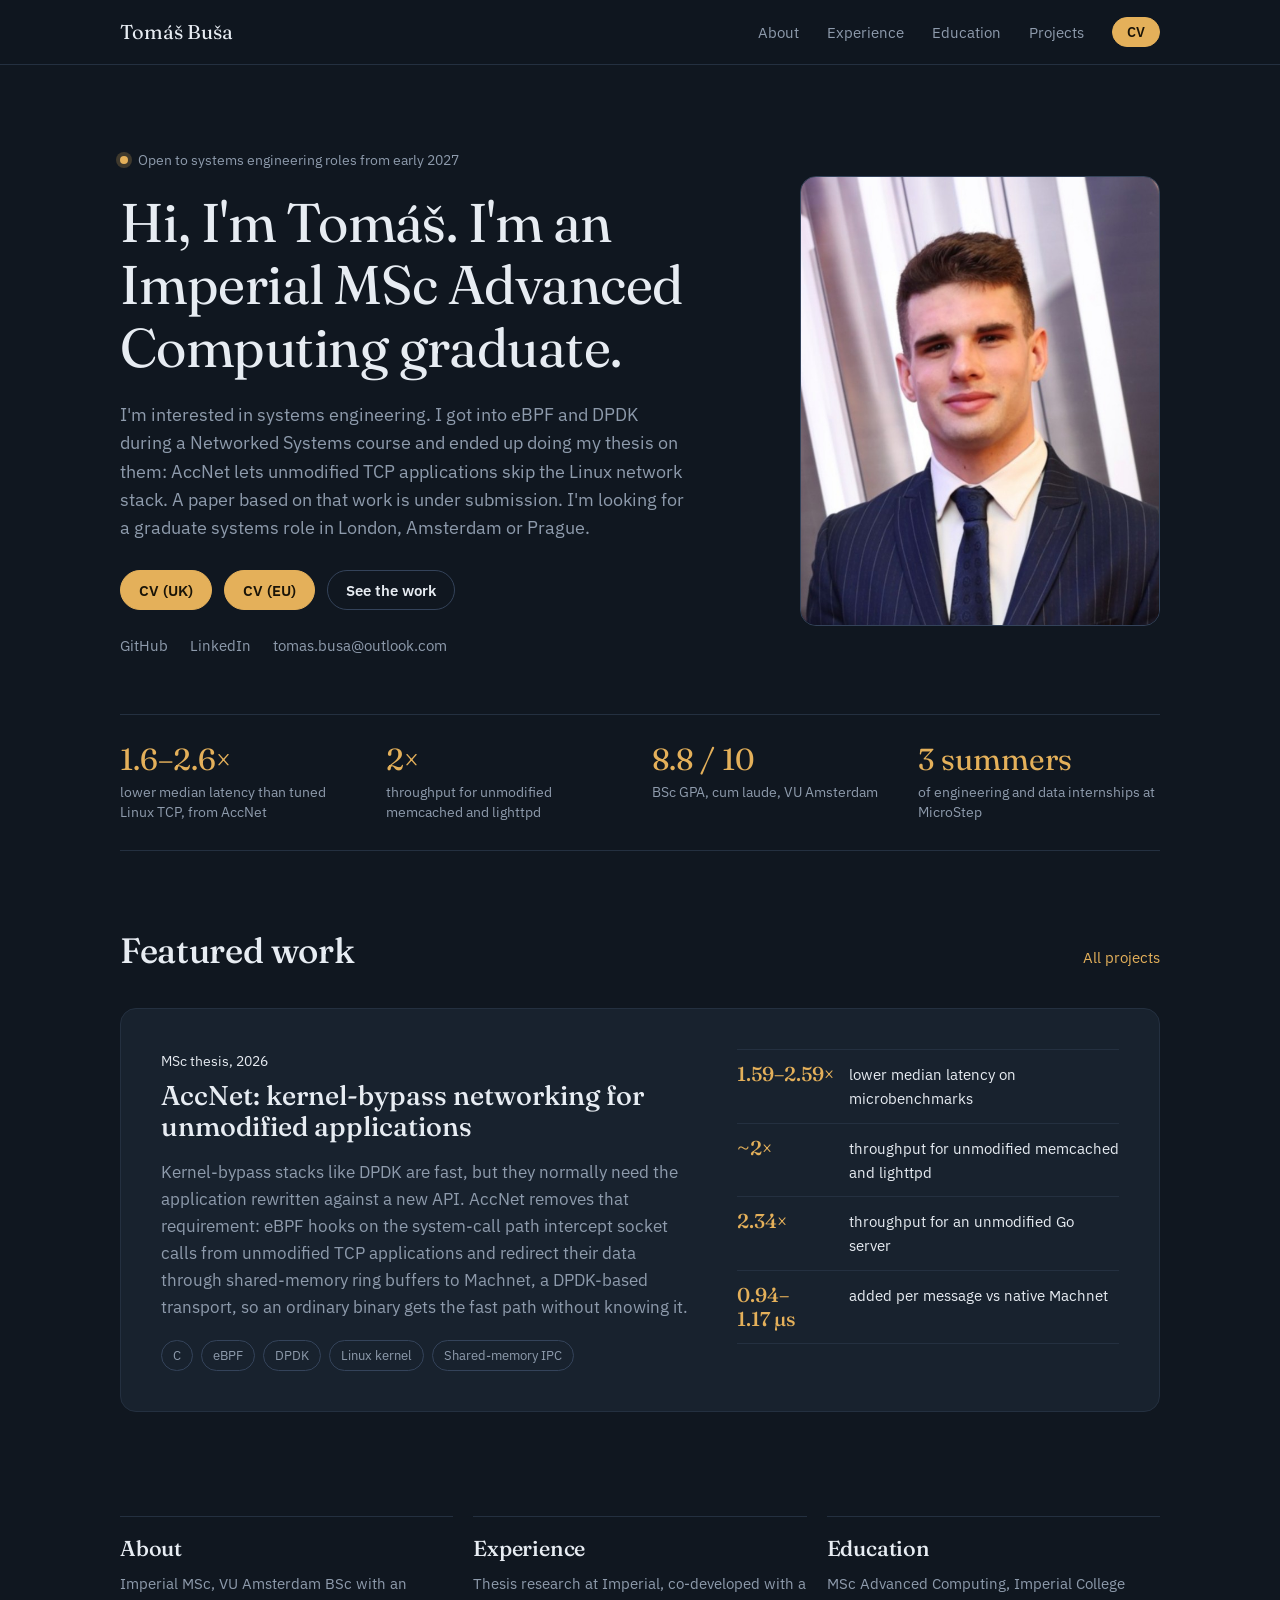
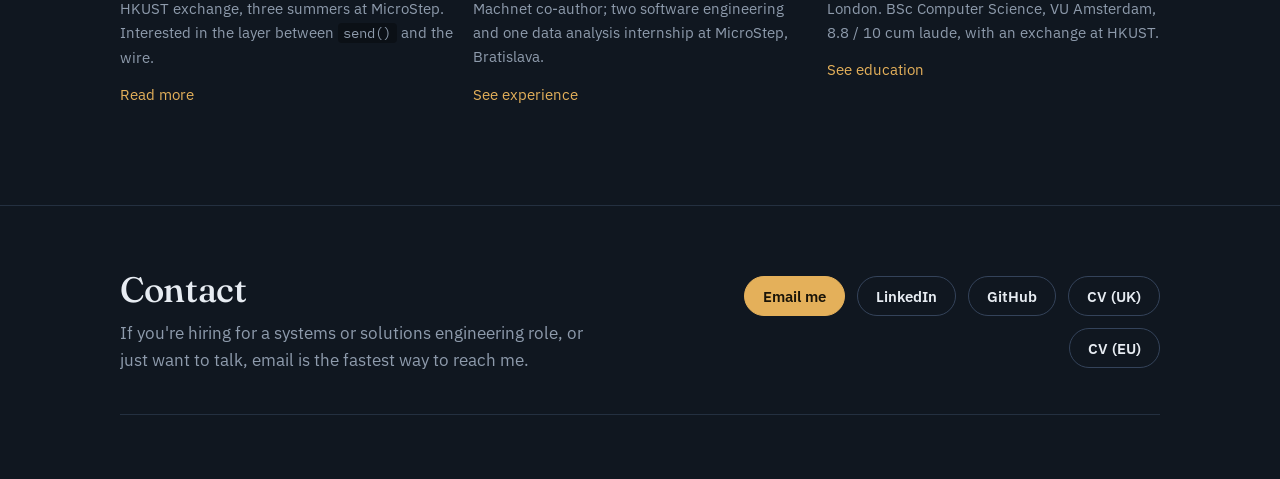
==== commit 822e7163: "Remove the forward-deployed information" ====
--- a/index.html
+++ b/index.html
@@ -66,14 +66,13 @@
 
   <section class="hero wrap">
     <div class="hero-text">
-      <p class="hero-status"><span class="dot"></span>Open to systems and forward-deployed engineering roles from early 2027</p>
+      <p class="hero-status"><span class="dot"></span>Open to systems engineering roles from early 2027</p>
       <h1>Hi, I'm Tomáš. I'm an Imperial MSc Advanced Computing graduate.</h1>
       <p class="lede">
         I'm interested in systems engineering. I got into eBPF and DPDK during a
         Networked Systems course and ended up doing my thesis on them: AccNet lets unmodified TCP applications skip the Linux network
         stack. A paper based on that work is under submission. I'm looking for a
-        graduate systems role, or a forward-deployed engineering role where I work with
-        clients directly, in London, Amsterdam or Prague.
+        graduate systems role in London, Amsterdam or Prague.
       </p>
       <div class="hero-actions">
         <a class="btn" href="cv-uk.pdf">CV (UK)</a>
@@ -164,7 +163,7 @@
     <div class="footer-contact">
       <div>
         <h2>Contact</h2>
-        <p>If you're hiring for a systems, solutions or forward-deployed engineering role, or just want to talk, email is the fastest way to reach me.</p>
+        <p>If you're hiring for a systems or solutions engineering role, or just want to talk, email is the fastest way to reach me.</p>
       </div>
       <div class="contact-actions">
         <a class="btn" href="mailto:tomas.busa@outlook.com">Email me</a>
